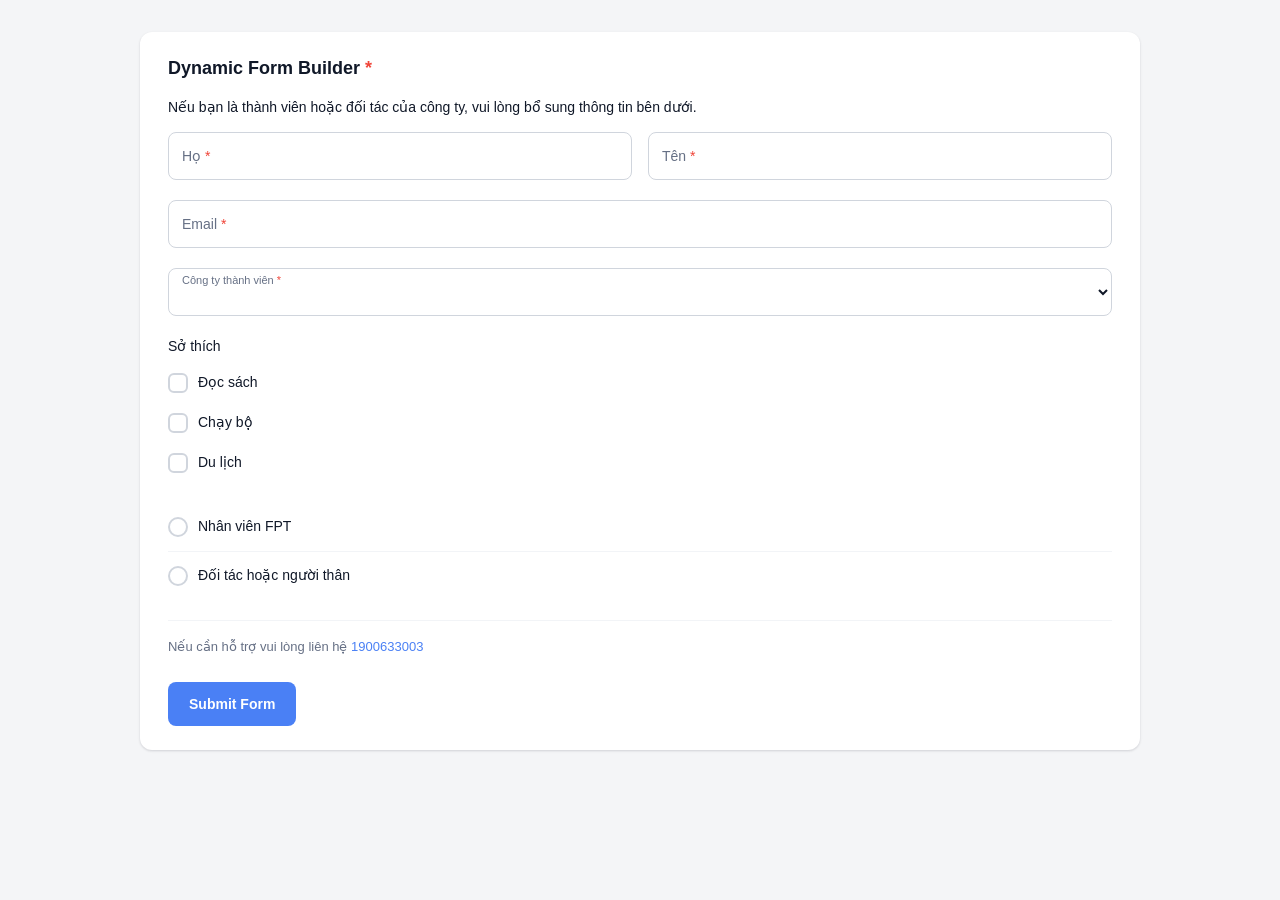
==== example.html @ 6c614e84 "Add initial HTML structure and CSS for Dynamic Form Builder" ====
<!DOCTYPE html>
<html lang="vi">

<head>
    <meta charset="UTF-8" />
    <meta name="viewport" content="width=device-width, initial-scale=1.0" />

    <title>Dynamic Form Builder Plugin</title>

    <!-- jQuery -->
    <script src="https://code.jquery.com/jquery-3.6.0.min.js"></script>

    <!-- Form Renderer -->
    <script src="form-renderer.js"></script>

    <!-- Plugin CSS -->
    <link rel="stylesheet" href="styles.css" />

    <style>
        body {
            margin: 0;
            padding: 32px;
            background: #f4f5f7;
            font-family: Arial, sans-serif;
        }

        .demo-wrapper {
            max-width: 1000px;
            margin: 0 auto;
        }
    </style>
</head>

<body>

    <div class="demo-wrapper">
        <div class="dfb-wrapper">
            <div class="dfb-card">

                <h2 class="dfb-card__title">
                    Dynamic Form Builder
                    <span class="dfb-required">*</span>
                </h2>

                <form id="dynamic-form">
                    <div id="dynamic-form-container"></div>

                    <div style="margin-top: 24px;">
                        <button type="button" id="btn-submit" class="dfb-button">
                            Submit Form
                        </button>
                    </div>
                </form>

            </div>
        </div>
    </div>

    <script>
        /* =========================================================
           MOCK API LOAD OPTIONS
        ========================================================= */
        function loadSelectOptions(sourceId, callback) {

            const sourceMap = {
                company_source: [
                    {
                        value: 'fpt_software',
                        label: 'FPT Software'
                    },
                    {
                        value: 'fpt_telecom',
                        label: 'FPT Telecom'
                    },
                    {
                        value: 'fpt_education',
                        label: 'FPT Education'
                    }
                ],

                relationship_source: [
                    {
                        value: 'partner',
                        label: 'Đối tác'
                    },
                    {
                        value: 'relative',
                        label: 'Người thân'
                    }
                ]
            };

            setTimeout(function () {
                callback(sourceMap[sourceId] || []);
            }, 500);
        }

        /* =========================================================
           SCHEMA
        ========================================================= */
        const schema = [

            {
                variant: 'Text',
                textType: 'p',
                content:
                    'Nếu bạn là thành viên hoặc đối tác của công ty, vui lòng bổ sung thông tin bên dưới.'
            },

            [
                {
                    variant: 'Input',
                    name: 'first_name',
                    label: 'Họ',
                    required: true
                },

                {
                    variant: 'Input',
                    name: 'last_name',
                    label: 'Tên',
                    required: true
                }
            ],

            {
                variant: 'Input',
                name: 'email',
                label: 'Email',
                required: true
            },

            {
                variant: 'Select',
                name: 'company',
                label: 'Công ty thành viên',
                sourceId: 'company_source',
                required: true
            },

            {
                variant: 'Checkbox',
                name: 'hobbies',
                label: 'Sở thích',
                options: [
                    'Đọc sách',
                    'Chạy bộ',
                    'Du lịch'
                ]
            },

            {
                variant: 'Radio',
                name: 'member_type',
                label: 'Thông tin thành viên',
                radioType: 'component',

                radioOptions: [
                    {
                        label: 'Nhân viên FPT',

                        components: [
                            {
                                variant: 'Input',
                                name: 'employee_code',
                                label: 'Mã nhân viên',
                                required: true
                            },

                            {
                                variant: 'Select',
                                name: 'department',
                                label: 'Phòng ban',
                                options: [
                                    'IT',
                                    'Marketing',
                                    'Business'
                                ]
                            }
                        ]
                    },

                    {
                        label: 'Đối tác hoặc người thân',

                        components: [
                            {
                                variant: 'Select',
                                name: 'relationship',
                                label: 'Mối quan hệ',
                                sourceId: 'relationship_source'
                            },

                            {
                                variant: 'Input',
                                name: 'company_name',
                                label: 'Tên công ty'
                            }
                        ]
                    }
                ]
            },

            {
                variant: 'HTML',

                content:
                    'Nếu cần hỗ trợ vui lòng liên hệ <a href="tel:1900633003">1900633003</a>'
            }
        ];

        /* =========================================================
           INIT RENDERER
        ========================================================= */
        const renderer = new FormRenderer({

            container: '#dynamic-form-container',

            data: schema,

            submitBtn: '#btn-submit',

            /* =====================================================
               CUSTOM CLASSES
            ===================================================== */
            classes: {

                formGroup: 'dfb-field',

                formLabel: 'dfb-label',

                formControl: 'dfb-input',

                inputWrapper: null,

                hasError: 'dfb-has-error',

                hasSuccess: '',

                isInvalid: 'dfb-invalid',

                helpText: 'dfb-help',

                requiredMark: 'dfb-required',

                row: 'dfb-row',

                col: function (n) {
                    return 'dfb-col-' + n;
                },

                checkboxWrapper: 'dfb-checkbox-item',

                radioWrapper: 'dfb-radio-item',

                checkboxLabel: 'dfb-checkbox-label',

                radioLabel: 'dfb-radio-label',

                checkboxInput: 'dfb-checkbox-input',

                radioInput: 'dfb-radio-input',

                floatWrap: 'dfb-float-wrap',

                floatFilled: 'dfb-is-filled'
            },

            /* =====================================================
               LOAD DYNAMIC OPTIONS
            ===================================================== */
            loadOptions: function (sourceId, callback) {
                loadSelectOptions(sourceId, callback);
            },

            /* =====================================================
               ON CHANGE
            ===================================================== */
            onChange: function (name, value, component) {

                console.log('FIELD CHANGE');

                console.log({
                    name: name,
                    value: value,
                    component: component
                });
            },

            /* =====================================================
               ON SUBMIT
            ===================================================== */
            onSubmit: function (values) {

                console.log('FORM VALUES');

                console.log(values);

                alert(
                    'Submit thành công.\n\n' +
                    JSON.stringify(values, null, 4)
                );
            }
        });

        /* =========================================================
           RENDER
        ========================================================= */
        renderer.render();

        /* =========================================================
           EXAMPLE SET VALUES
        ========================================================= */
        setTimeout(function () {

            renderer.setValues({

                first_name: 'Nguyễn',

                last_name: 'Văn A',

                email: 'vana@example.com',

                company: 'fpt_software',

                hobbies: [
                    'Đọc sách',
                    'Du lịch'
                ],

                member_type: 'Nhân viên FPT',

                employee_code: 'EMP001',

                department: 'IT'
            });

        }, 1000);

    </script>

</body>

</html>
---- styles.css ----
/* ==========================================================================
   Dynamic Form Builder Plugin CSS
   Namespace: dfb- (dynamic-form-builder)
   ========================================================================== */

/* ===== VARIABLES ===== */
:root {
    --dfb-primary: #4a80f5;
    --dfb-primary-light: rgba(74, 128, 245, 0.12);
    --dfb-border: #d0d5dd;
    --dfb-border-light: #f2f4f7;
    --dfb-text: #101828;
    --dfb-muted: #667085;
    --dfb-error: #f04438;
    --dfb-bg: #ffffff;
    --dfb-radius: 8px;
    --dfb-transition: .15s ease;
    --dfb-shadow:
        0 1px 3px rgba(16, 24, 40, .1),
        0 1px 2px rgba(16, 24, 40, .06);
}

/* ===== RESET ===== */
.dfb-wrapper,
.dfb-wrapper *,
.dfb-wrapper *::before,
.dfb-wrapper *::after {
    box-sizing: border-box;
}

/* ===== ROOT WRAPPER ===== */
.dfb-wrapper {
    width: 100%;
    color: var(--dfb-text);
    font-family:
        -apple-system,
        BlinkMacSystemFont,
        "Segoe UI",
        Roboto,
        "Helvetica Neue",
        Arial,
        sans-serif;
    font-size: 14px;
    line-height: 1.5;
}

/* ===== CARD ===== */
.dfb-card {
    width: 100%;
    background: var(--dfb-bg);
    border-radius: 12px;
    padding: 24px 28px;
    box-shadow: var(--dfb-shadow);
}

.dfb-card__title {
    margin: 0 0 16px;
    font-size: 18px;
    font-weight: 700;
    line-height: 1.4;
    color: var(--dfb-text);
}

/* ===== FIELD ===== */
.dfb-field {
    margin-bottom: 20px;
    width: 100%;
}

/* ===== TEXT COMPONENT ===== */
.dfb-field>p,
.dfb-text {
    margin: 0 0 16px;
    color: var(--dfb-muted);
    font-size: 13px;
    line-height: 1.6;
}

/* ===== LABEL ===== */
.dfb-label {
    display: inline-block;
    margin-bottom: 6px;
    color: var(--dfb-text);
    font-size: 14px;
    font-weight: 500;
    line-height: 1.4;
}

/* ===== FLOATING LABEL WRAPPER ===== */
.dfb-float-wrap {
    position: relative;
    width: 100%;
}

/* ===== INPUT / SELECT / TEXTAREA ===== */
.dfb-input,
.dfb-textarea,
.dfb-select {
    display: block;
    width: 100%;
    border: 1px solid var(--dfb-border);
    border-radius: var(--dfb-radius);
    background: #fff;
    color: var(--dfb-text);
    outline: none;
    transition:
        border-color var(--dfb-transition),
        box-shadow var(--dfb-transition),
        background-color var(--dfb-transition);
    font-size: 14px;
}

/* INPUT + SELECT */
.dfb-input,
.dfb-select {
    height: 48px;
    padding: 18px 14px 6px;
}

/* TEXTAREA */
.dfb-textarea {
    min-height: 120px;
    resize: vertical;
    padding: 18px 14px 10px;
}

/* PLACEHOLDER */
.dfb-input::placeholder,
.dfb-textarea::placeholder {
    color: transparent;
}

/* FOCUS */
.dfb-input:focus,
.dfb-textarea:focus,
.dfb-select:focus {
    border-color: var(--dfb-primary);
    box-shadow: 0 0 0 3px var(--dfb-primary-light);
}

/* DISABLED */
.dfb-input:disabled,
.dfb-textarea:disabled,
.dfb-select:disabled {
    background: #f9fafb;
    color: #98a2b3;
    cursor: not-allowed;
}

/* ===== SELECT ===== */
.dfb-select {
    -webkit-appearance: none;
    appearance: none;
    cursor: pointer;
    padding-right: 40px;

    background-image: url("data:image/svg+xml,%3Csvg xmlns='http://www.w3.org/2000/svg' width='16' height='16' viewBox='0 0 24 24' fill='none' stroke='%23667085' stroke-width='2' stroke-linecap='round' stroke-linejoin='round'%3E%3Cpolyline points='6 9 12 15 18 9'%3E%3C/polyline%3E%3C/svg%3E");
    background-repeat: no-repeat;
    background-position: right 14px center;
    background-size: 16px;
}

/* ===== FLOATING LABEL ===== */
.dfb-float-wrap .dfb-label {
    position: absolute;
    left: 14px;
    top: 50%;
    transform: translateY(-50%);
    margin: 0;
    pointer-events: none;
    white-space: nowrap;

    color: var(--dfb-muted);
    font-size: 14px;
    font-weight: 400;
    line-height: 1;

    transition:
        top var(--dfb-transition),
        transform var(--dfb-transition),
        font-size var(--dfb-transition),
        color var(--dfb-transition);
}

/* INPUT FLOAT */
.dfb-float-wrap .dfb-input:focus~.dfb-label,
.dfb-float-wrap .dfb-input:not(:placeholder-shown)~.dfb-label,
.dfb-float-wrap .dfb-textarea:focus~.dfb-label,
.dfb-float-wrap .dfb-textarea:not(:placeholder-shown)~.dfb-label {
    top: 7px;
    transform: none;
    font-size: 11px;
}

/* INPUT FOCUS COLOR */
.dfb-float-wrap .dfb-input:focus~.dfb-label,
.dfb-float-wrap .dfb-textarea:focus~.dfb-label {
    color: var(--dfb-primary);
}

/* SELECT FLOAT */
.dfb-float-wrap .dfb-select:focus~.dfb-label {
    top: 7px;
    transform: none;
    font-size: 11px;
    color: var(--dfb-primary);
}

/* SELECT FILLED */
.dfb-float-wrap.dfb-is-filled .dfb-label {
    top: 7px;
    transform: none;
    font-size: 11px;
    color: var(--dfb-muted);
}

.dfb-float-wrap.dfb-is-filled .dfb-select:focus~.dfb-label {
    color: var(--dfb-primary);
}

/* ===== HELP TEXT ===== */
.dfb-help {
    margin-top: 4px;
    color: var(--dfb-muted);
    font-size: 12px;
    line-height: 1.5;
}

/* ===== REQUIRED ===== */
.dfb-required {
    color: var(--dfb-error);
}

/* ===== ERROR ===== */
.dfb-has-error .dfb-input,
.dfb-has-error .dfb-textarea,
.dfb-has-error .dfb-select {
    border-color: var(--dfb-error);
}

.dfb-invalid {
    border-color: var(--dfb-error) !important;
    box-shadow: 0 0 0 3px rgba(240, 68, 56, .1) !important;
}

/* ===== ROW ===== */
.dfb-row {
    display: flex;
    flex-wrap: wrap;
    gap: 16px;
}

/* ===== COLUMNS ===== */
.dfb-row>[class*="dfb-col-"] {
    flex: 1;
    min-width: 0;
}

.dfb-col-1 {
    width: 8.333333%;
}

.dfb-col-2 {
    width: 16.666667%;
}

.dfb-col-3 {
    width: 25%;
}

.dfb-col-4 {
    width: 33.333333%;
}

.dfb-col-5 {
    width: 41.666667%;
}

.dfb-col-6 {
    width: 50%;
}

.dfb-col-7 {
    width: 58.333333%;
}

.dfb-col-8 {
    width: 66.666667%;
}

.dfb-col-9 {
    width: 75%;
}

.dfb-col-10 {
    width: 83.333333%;
}

.dfb-col-11 {
    width: 91.666667%;
}

.dfb-col-12 {
    width: 100%;
}

/* ===== RADIO GROUP ===== */
.dfb-field:has(.dfb-radio-item)>.dfb-label {
    display: none;
}

/* ===== RADIO ITEM ===== */
.dfb-radio-item {
    padding: 14px 0;
}

.radio-components+.dfb-radio-item {
    border-top: 1px solid var(--dfb-border-light);
}

/* ===== RADIO LABEL ===== */
.dfb-radio-label {
    display: flex;
    align-items: center;
    gap: 10px;
    cursor: pointer;

    color: var(--dfb-text);
    font-size: 14px;
    font-weight: 500;
    line-height: 1.4;

    user-select: none;
}

/* ===== CUSTOM RADIO ===== */
.dfb-radio-input {
    -webkit-appearance: none;
    appearance: none;

    position: relative;

    width: 20px;
    height: 20px;
    min-width: 20px;
    margin: 0;

    border: 2px solid var(--dfb-border);
    border-radius: 50%;
    background: #fff;

    cursor: pointer;

    transition:
        border-color var(--dfb-transition),
        background-color var(--dfb-transition);
}

.dfb-radio-input:checked {
    border-color: var(--dfb-primary);
    background-color: var(--dfb-primary);
}

.dfb-radio-input:checked::after {
    content: '';

    position: absolute;
    left: 5px;
    top: 2px;

    width: 5px;
    height: 9px;

    border: 2px solid #fff;
    border-left: none;
    border-top: none;

    transform: rotate(45deg);
}

/* ===== CHECKBOX ===== */
.dfb-checkbox-item {
    padding: 10px 0;
}

.dfb-checkbox-label {
    display: flex;
    align-items: center;
    gap: 10px;
    cursor: pointer;

    font-size: 14px;
    line-height: 1.4;
    color: var(--dfb-text);
}

/* ===== CUSTOM CHECKBOX ===== */
.dfb-checkbox-input {
    -webkit-appearance: none;
    appearance: none;

    position: relative;

    width: 20px;
    height: 20px;
    min-width: 20px;

    margin: 0;

    border: 2px solid var(--dfb-border);
    border-radius: 6px;
    background: #fff;

    cursor: pointer;

    transition:
        border-color var(--dfb-transition),
        background-color var(--dfb-transition);
}

.dfb-checkbox-input:checked {
    border-color: var(--dfb-primary);
    background-color: var(--dfb-primary);
}

.dfb-checkbox-input:checked::after {
    content: '';

    position: absolute;
    left: 5px;
    top: 1px;

    width: 5px;
    height: 10px;

    border: 2px solid #fff;
    border-left: none;
    border-top: none;

    transform: rotate(45deg);
}

/* ===== RADIO SUB COMPONENTS ===== */
.radio-components {
    display: grid;
    grid-template-columns: 1fr 1fr;
    gap: 12px;

    padding: 12px 0 4px 30px;
}

.radio-components .dfb-field {
    margin-bottom: 0;
}

/* ===== HTML COMPONENT ===== */
.formrenderer-html,
.dfb-html {
    margin-top: 4px;
    padding-top: 16px;

    border-top: 1px solid var(--dfb-border-light);

    color: var(--dfb-muted);
    font-size: 13px;
    line-height: 1.6;
}

.formrenderer-html a,
.dfb-html a {
    color: var(--dfb-primary);
    text-decoration: none;
}

.formrenderer-html a:hover,
.dfb-html a:hover {
    text-decoration: underline;
}

/* ===== BUTTON ===== */
.dfb-button {
    display: inline-flex;
    align-items: center;
    justify-content: center;

    min-height: 44px;
    padding: 0 20px;

    border: 1px solid transparent;
    border-radius: var(--dfb-radius);

    background: var(--dfb-primary);
    color: #fff;

    font-size: 14px;
    font-weight: 600;

    cursor: pointer;

    transition:
        background-color var(--dfb-transition),
        opacity var(--dfb-transition);
}

.dfb-button:hover {
    opacity: .92;
}

.dfb-button:disabled {
    opacity: .5;
    cursor: not-allowed;
}

/* ===== RESPONSIVE ===== */
@media (max-width: 768px) {
    .dfb-card {
        padding: 20px;
    }

    .dfb-row {
        flex-direction: column;
        gap: 14px;
    }

    .radio-components {
        grid-template-columns: 1fr;
        padding-left: 20px;
    }

    .dfb-col-1,
    .dfb-col-2,
    .dfb-col-3,
    .dfb-col-4,
    .dfb-col-5,
    .dfb-col-6,
    .dfb-col-7,
    .dfb-col-8,
    .dfb-col-9,
    .dfb-col-10,
    .dfb-col-11,
    .dfb-col-12 {
        width: 100%;
    }
}
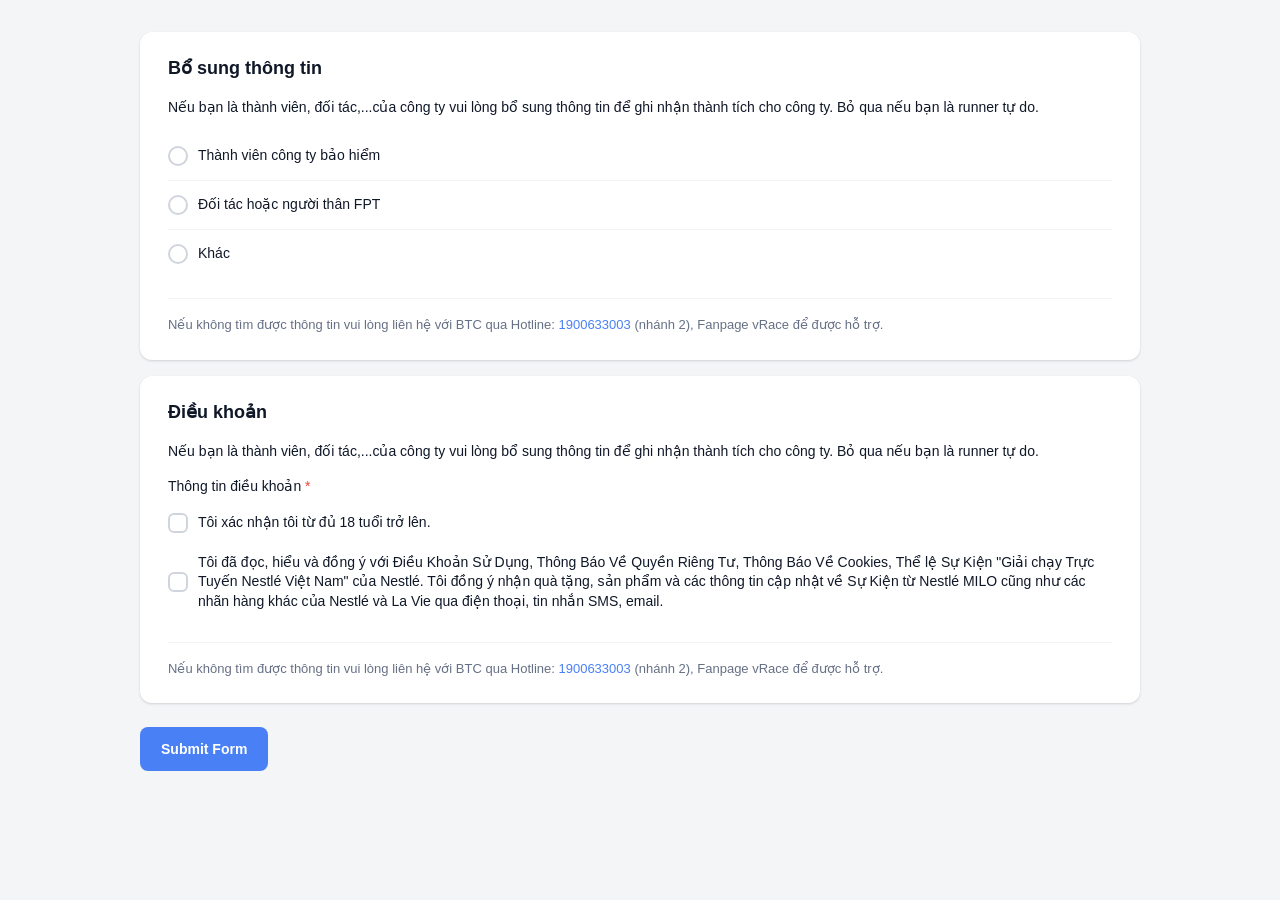
==== commit 793fb85f: "Implement dynamic form structure with box layout and styling enhancements" ====
--- a/example.html
+++ b/example.html
@@ -35,24 +35,17 @@
 
     <div class="demo-wrapper">
         <div class="dfb-wrapper">
-            <div class="dfb-card">
-
-                <h2 class="dfb-card__title">
-                    Dynamic Form Builder
-                    <span class="dfb-required">*</span>
-                </h2>
-
-                <form id="dynamic-form">
-                    <div id="dynamic-form-container"></div>
-
-                    <div style="margin-top: 24px;">
-                        <button type="button" id="btn-submit" class="dfb-button">
-                            Submit Form
-                        </button>
-                    </div>
-                </form>
-
-            </div>
+
+            <form id="dynamic-form">
+                <div id="dynamic-form-container"></div>
+
+                <div style="margin-top: 24px;">
+                    <button type="button" id="btn-submit" class="dfb-button">
+                        Submit Form
+                    </button>
+                </div>
+            </form>
+
         </div>
     </div>
 
@@ -64,29 +57,21 @@
 
             const sourceMap = {
                 company_source: [
-                    {
-                        value: 'fpt_software',
-                        label: 'FPT Software'
-                    },
-                    {
-                        value: 'fpt_telecom',
-                        label: 'FPT Telecom'
-                    },
-                    {
-                        value: 'fpt_education',
-                        label: 'FPT Education'
-                    }
+                    { value: 'fpt_software',   label: 'FPT Software' },
+                    { value: 'fpt_telecom',    label: 'FPT Telecom' },
+                    { value: 'fpt_education',  label: 'FPT Education' }
                 ],
 
                 relationship_source: [
-                    {
-                        value: 'partner',
-                        label: 'Đối tác'
-                    },
-                    {
-                        value: 'relative',
-                        label: 'Người thân'
-                    }
+                    { value: 'partner',  label: 'Đối tác' },
+                    { value: 'relative', label: 'Người thân' }
+                ],
+
+                // sourceId từ schema.json — Công ty thành viên trong nhánh "Đối tác hoặc người thân FPT"
+                pYpgIJ4BzV6vPH2ttDCu: [
+                    { value: 'cty_a', label: 'Công ty A' },
+                    { value: 'cty_b', label: 'Công ty B' },
+                    { value: 'cty_c', label: 'Công ty C' }
                 ]
             };
 
@@ -96,116 +81,142 @@
         }
 
         /* =========================================================
-           SCHEMA
+           SCHEMA — Boxes format (từ schema.json)
         ========================================================= */
         const schema = [
-
             {
-                variant: 'Text',
-                textType: 'p',
-                content:
-                    'Nếu bạn là thành viên hoặc đối tác của công ty, vui lòng bổ sung thông tin bên dưới.'
-            },
-
-            [
-                {
-                    variant: 'Input',
-                    name: 'first_name',
-                    label: 'Họ',
-                    required: true
-                },
-
-                {
-                    variant: 'Input',
-                    name: 'last_name',
-                    label: 'Tên',
-                    required: true
-                }
-            ],
-
-            {
-                variant: 'Input',
-                name: 'email',
-                label: 'Email',
-                required: true
-            },
-
-            {
-                variant: 'Select',
-                name: 'company',
-                label: 'Công ty thành viên',
-                sourceId: 'company_source',
-                required: true
-            },
-
-            {
-                variant: 'Checkbox',
-                name: 'hobbies',
-                label: 'Sở thích',
-                options: [
-                    'Đọc sách',
-                    'Chạy bộ',
-                    'Du lịch'
-                ]
-            },
-
-            {
-                variant: 'Radio',
-                name: 'member_type',
-                label: 'Thông tin thành viên',
-                radioType: 'component',
-
-                radioOptions: [
-                    {
-                        label: 'Nhân viên FPT',
-
-                        components: [
+                id: 'box_1',
+                title: 'Bổ sung thông tin',
+                rows: [
+                    {
+                        id: 'c_1778640964989_4',
+                        variant: 'Text',
+                        label: 'Description',
+                        rowIndex: 0,
+                        content: 'Nếu bạn là thành viên, đối tác,...của công ty vui lòng bổ sung thông tin để ghi nhận thành tích cho công ty. Bỏ qua nếu bạn là runner tự do.',
+                        textType: 'p'
+                    },
+                    {
+                        id: 'c_1778640992275_6',
+                        variant: 'Radio',
+                        label: 'Thông tin thành viên',
+                        rowIndex: 1,
+                        name: 'name_9922750005',
+                        description: '',
+                        required: false,
+                        disabled: false,
+                        checked: false,
+                        radioType: 'component',
+                        radioOptions: [
                             {
-                                variant: 'Input',
-                                name: 'employee_code',
-                                label: 'Mã nhân viên',
-                                required: true
+                                label: 'Thành viên công ty bảo hiểm',
+                                components: [
+                                    {
+                                        id: 'c_1778641031968_8',
+                                        variant: 'Input',
+                                        label: 'Email',
+                                        rowIndex: 0,
+                                        name: 'name_0319680007',
+                                        placeholder: '',
+                                        description: '',
+                                        required: true,
+                                        disabled: false,
+                                        value: ''
+                                    },
+                                    {
+                                        id: 'c_1778641040254_10',
+                                        variant: 'Select',
+                                        label: 'Công ty thành viên',
+                                        rowIndex: 0,
+                                        name: 'name_0402540009',
+                                        placeholder: '',
+                                        description: '',
+                                        required: true,
+                                        disabled: false,
+                                        options: ['Công ty A', 'Công ty B']
+                                    }
+                                ]
                             },
-
                             {
-                                variant: 'Select',
-                                name: 'department',
-                                label: 'Phòng ban',
-                                options: [
-                                    'IT',
-                                    'Marketing',
-                                    'Business'
+                                label: 'Đối tác hoặc người thân FPT',
+                                components: [
+                                    {
+                                        id: 'c_1778641288700_12',
+                                        variant: 'Select',
+                                        label: 'Mối quan hệ',
+                                        rowIndex: 0,
+                                        name: 'name_2887000011',
+                                        placeholder: '',
+                                        description: '',
+                                        required: true,
+                                        disabled: false,
+                                        options: ['Đối tác', 'Người thân']
+                                    },
+                                    {
+                                        id: 'c_1778641290192_14',
+                                        variant: 'Select',
+                                        label: 'Công ty thành viên',
+                                        rowIndex: 0,
+                                        name: 'name_2901920013',
+                                        placeholder: '',
+                                        description: '',
+                                        required: false,
+                                        disabled: false,
+                                        options: ['Option 1'],
+                                        sourceId: 'pYpgIJ4BzV6vPH2ttDCu'
+                                    }
                                 ]
+                            },
+                            {
+                                label: 'Khác',
+                                components: []
                             }
                         ]
                     },
-
-                    {
-                        label: 'Đối tác hoặc người thân',
-
-                        components: [
-                            {
-                                variant: 'Select',
-                                name: 'relationship',
-                                label: 'Mối quan hệ',
-                                sourceId: 'relationship_source'
-                            },
-
-                            {
-                                variant: 'Input',
-                                name: 'company_name',
-                                label: 'Tên công ty'
-                            }
-                        ]
+                    {
+                        id: 'c_1779098552905_2',
+                        variant: 'HTML',
+                        label: 'Footer',
+                        rowIndex: 2,
+                        content: 'Nếu không tìm được thông tin vui lòng liên hệ với BTC qua Hotline: <a href="tel:1900633003">1900633003</a> (nhánh 2), Fanpage vRace để được hỗ trợ.'
                     }
                 ]
             },
-
             {
-                variant: 'HTML',
-
-                content:
-                    'Nếu cần hỗ trợ vui lòng liên hệ <a href="tel:1900633003">1900633003</a>'
+                id: 'box_3',
+                title: 'Điều khoản',
+                rows: [
+                    {
+                        id: 'c_1779263697964_3',
+                        variant: 'Text',
+                        label: 'Mô tả',
+                        rowIndex: 0,
+                        content: 'Nếu bạn là thành viên, đối tác,...của công ty vui lòng bổ sung thông tin để ghi nhận thành tích cho công ty. Bỏ qua nếu bạn là runner tự do.',
+                        textType: 'p'
+                    },
+                    {
+                        id: 'c_1779263720877_5',
+                        variant: 'Checkbox',
+                        label: 'Thông tin điều khoản',
+                        rowIndex: 1,
+                        name: 'name_7208760004',
+                        description: '',
+                        required: true,
+                        disabled: false,
+                        checked: false,
+                        options: [
+                            'Tôi xác nhận tôi từ đủ 18 tuổi trở lên.',
+                            'Tôi đã đọc, hiểu và đồng ý với Điều Khoản Sử Dụng, Thông Báo Về Quyền Riêng Tư, Thông Báo Về Cookies, Thể lệ Sự Kiện "Giải chạy Trực Tuyến Nestlé Việt Nam" của Nestlé. Tôi đồng ý nhận quà tặng, sản phẩm và các thông tin cập nhật về Sự Kiện từ Nestlé MILO cũng như các nhãn hàng khác của Nestlé và La Vie qua điện thoại, tin nhắn SMS, email.'
+                        ]
+                    },
+                    {
+                        id: 'c_1779263782762_7',
+                        variant: 'HTML',
+                        label: 'New HTML',
+                        rowIndex: 2,
+                        content: 'Nếu không tìm được thông tin vui lòng liên hệ với BTC qua Hotline: <a href="tel:1900633003">1900633003</a> (nhánh 2), Fanpage vRace để được hỗ trợ.'
+                    }
+                ]
             }
         ];
 
@@ -263,7 +274,13 @@
 
                 floatWrap: 'dfb-float-wrap',
 
-                floatFilled: 'dfb-is-filled'
+                floatFilled: 'dfb-is-filled',
+
+                boxWrapper: 'dfb-box',
+
+                boxTitle: 'dfb-box__title',
+
+                boxBody: 'dfb-box__body'
             },
 
             /* =====================================================
@@ -314,25 +331,9 @@
         setTimeout(function () {
 
             renderer.setValues({
-
-                first_name: 'Nguyễn',
-
-                last_name: 'Văn A',
-
-                email: 'vana@example.com',
-
-                company: 'fpt_software',
-
-                hobbies: [
-                    'Đọc sách',
-                    'Du lịch'
-                ],
-
-                member_type: 'Nhân viên FPT',
-
-                employee_code: 'EMP001',
-
-                department: 'IT'
+                name_9922750005: 'Thành viên công ty bảo hiểm',
+                name_0319680007: 'test@example.com',
+                name_0402540009: 'Công ty A'
             });
 
         }, 1000);
@@ -341,4 +342,4 @@
 
 </body>
 
-</html>+</html>
--- a/styles.css
+++ b/styles.css
@@ -511,6 +511,28 @@
     cursor: not-allowed;
 }
 
+/* ===== BOX ===== */
+.dfb-box {
+    background: var(--dfb-bg);
+    border-radius: 12px;
+    padding: 24px 28px;
+    box-shadow: var(--dfb-shadow);
+    margin-bottom: 16px;
+}
+
+.dfb-box:last-child {
+    margin-bottom: 0;
+}
+
+/* ===== BOX TITLE ===== */
+.dfb-box__title {
+    margin: 0 0 16px;
+    font-size: 18px;
+    font-weight: 700;
+    line-height: 1.4;
+    color: var(--dfb-text);
+}
+
 /* ===== RESPONSIVE ===== */
 @media (max-width: 768px) {
     .dfb-card {
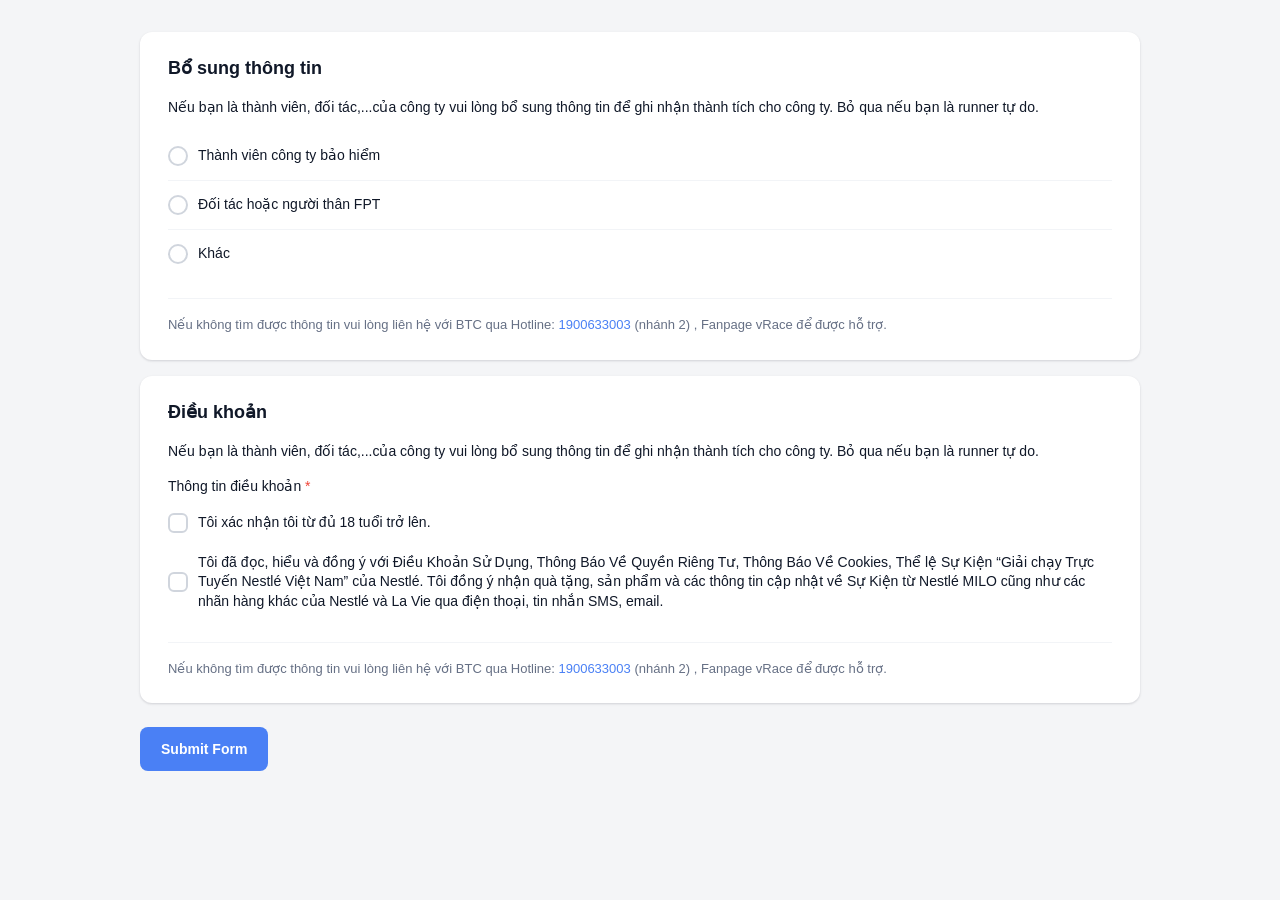
==== commit 0c372646: "Add documentation for development setup and enhance form validation logic" ====
--- a/example.html
+++ b/example.html
@@ -2,344 +2,332 @@
 <html lang="vi">
 
 <head>
-    <meta charset="UTF-8" />
-    <meta name="viewport" content="width=device-width, initial-scale=1.0" />
-
-    <title>Dynamic Form Builder Plugin</title>
-
-    <!-- jQuery -->
-    <script src="https://code.jquery.com/jquery-3.6.0.min.js"></script>
-
-    <!-- Form Renderer -->
-    <script src="form-renderer.js"></script>
-
-    <!-- Plugin CSS -->
-    <link rel="stylesheet" href="styles.css" />
-
-    <style>
-        body {
-            margin: 0;
-            padding: 32px;
-            background: #f4f5f7;
-            font-family: Arial, sans-serif;
-        }
-
-        .demo-wrapper {
-            max-width: 1000px;
-            margin: 0 auto;
-        }
-    </style>
+  <meta charset="UTF-8" />
+  <meta name="viewport" content="width=device-width, initial-scale=1.0" />
+
+  <title>Dynamic Form Builder Plugin</title>
+
+  <!-- jQuery -->
+  <script src="https://code.jquery.com/jquery-3.6.0.min.js"></script>
+
+  <!-- Form Renderer -->
+  <script src="form-renderer.js"></script>
+
+  <!-- Plugin CSS -->
+  <link rel="stylesheet" href="styles.css" />
+
+  <style>
+    body {
+      margin: 0;
+      padding: 32px;
+      background: #f4f5f7;
+      font-family: Arial, sans-serif;
+    }
+
+    .demo-wrapper {
+      max-width: 1000px;
+      margin: 0 auto;
+    }
+  </style>
 </head>
 
 <body>
 
-    <div class="demo-wrapper">
-        <div class="dfb-wrapper">
-
-            <form id="dynamic-form">
-                <div id="dynamic-form-container"></div>
-
-                <div style="margin-top: 24px;">
-                    <button type="button" id="btn-submit" class="dfb-button">
-                        Submit Form
-                    </button>
-                </div>
-            </form>
-
+  <div class="demo-wrapper">
+    <div class="dfb-wrapper">
+
+      <form id="dynamic-form">
+        <div id="dynamic-form-container"></div>
+
+        <div style="margin-top: 24px;">
+          <button type="button" id="btn-submit" class="dfb-button">
+            Submit Form
+          </button>
         </div>
+      </form>
+
     </div>
-
-    <script>
-        /* =========================================================
-           MOCK API LOAD OPTIONS
-        ========================================================= */
-        function loadSelectOptions(sourceId, callback) {
-
-            const sourceMap = {
-                company_source: [
-                    { value: 'fpt_software',   label: 'FPT Software' },
-                    { value: 'fpt_telecom',    label: 'FPT Telecom' },
-                    { value: 'fpt_education',  label: 'FPT Education' }
-                ],
-
-                relationship_source: [
-                    { value: 'partner',  label: 'Đối tác' },
-                    { value: 'relative', label: 'Người thân' }
-                ],
-
-                // sourceId từ schema.json — Công ty thành viên trong nhánh "Đối tác hoặc người thân FPT"
-                pYpgIJ4BzV6vPH2ttDCu: [
-                    { value: 'cty_a', label: 'Công ty A' },
-                    { value: 'cty_b', label: 'Công ty B' },
-                    { value: 'cty_c', label: 'Công ty C' }
+  </div>
+
+  <script>
+    /* =========================================================
+       MOCK API LOAD OPTIONS
+    ========================================================= */
+    function loadSelectOptions(sourceId, callback) {
+
+      const sourceMap = {
+        company_source: [
+          { value: 'fpt_software', label: 'FPT Software' },
+          { value: 'fpt_telecom', label: 'FPT Telecom' },
+          { value: 'fpt_education', label: 'FPT Education' }
+        ],
+
+        relationship_source: [
+          { value: 'partner', label: 'Đối tác' },
+          { value: 'relative', label: 'Người thân' }
+        ],
+
+        // sourceId từ schema.json — Công ty thành viên trong nhánh "Đối tác hoặc người thân FPT"
+        pYpgIJ4BzV6vPH2ttDCu: [
+          { value: 'cty_a', label: 'Công ty A' },
+          { value: 'cty_b', label: 'Công ty B' },
+          { value: 'cty_c', label: 'Công ty C' }
+        ]
+      };
+
+      setTimeout(function () {
+        callback(sourceMap[sourceId] || []);
+      }, 500);
+    }
+
+    /* =========================================================
+       SCHEMA — Boxes format (từ schema.json)
+    ========================================================= */
+    const schema = [
+      {
+        "id": "box_1",
+        "title": "Bổ sung thông tin",
+        "rows": [
+          {
+            "id": "c_1778640964989_4",
+            "variant": "Text",
+            "label": "Description",
+            "rowIndex": 0,
+            "content": "Nếu bạn là thành viên, đối tác,...của công ty vui lòng bổ sung thông tin để ghi nhận thành tích cho công ty. Bỏ qua nếu bạn là runner tự do.",
+            "textType": "p"
+          },
+          {
+            "id": "c_1778640992275_6",
+            "variant": "Radio",
+            "label": "Thông tin thành viên",
+            "rowIndex": 1,
+            "name": "member_type",
+            "description": "",
+            "required": true,
+            "disabled": false,
+            "checked": false,
+            "radioType": "component",
+            "radioOptions": [
+              {
+                "label": "Thành viên công ty bảo hiểm",
+                "value": "1",
+                "components": [
+                  {
+                    "id": "c_1778641031968_8",
+                    "variant": "Input",
+                    "label": "Email",
+                    "rowIndex": 0,
+                    "name": "email",
+                    "placeholder": "",
+                    "description": "",
+                    "required": true,
+                    "disabled": false,
+                    "value": ""
+                  },
+                  {
+                    "id": "c_1778641040254_10",
+                    "variant": "Select",
+                    "label": "Công ty thành viên",
+                    "rowIndex": 0,
+                    "name": "company_type",
+                    "placeholder": "",
+                    "description": "",
+                    "required": true,
+                    "disabled": false,
+                    "options": [
+                      {
+                        "label": "Công ty A",
+                        "value": "cong_ty_a"
+                      },
+                      {
+                        "label": "Công ty B",
+                        "value": "cong_ty_b"
+                      }
+                    ]
+                  }
                 ]
-            };
-
-            setTimeout(function () {
-                callback(sourceMap[sourceId] || []);
-            }, 500);
-        }
-
-        /* =========================================================
-           SCHEMA — Boxes format (từ schema.json)
-        ========================================================= */
-        const schema = [
-            {
-                id: 'box_1',
-                title: 'Bổ sung thông tin',
-                rows: [
-                    {
-                        id: 'c_1778640964989_4',
-                        variant: 'Text',
-                        label: 'Description',
-                        rowIndex: 0,
-                        content: 'Nếu bạn là thành viên, đối tác,...của công ty vui lòng bổ sung thông tin để ghi nhận thành tích cho công ty. Bỏ qua nếu bạn là runner tự do.',
-                        textType: 'p'
-                    },
-                    {
-                        id: 'c_1778640992275_6',
-                        variant: 'Radio',
-                        label: 'Thông tin thành viên',
-                        rowIndex: 1,
-                        name: 'name_9922750005',
-                        description: '',
-                        required: false,
-                        disabled: false,
-                        checked: false,
-                        radioType: 'component',
-                        radioOptions: [
-                            {
-                                label: 'Thành viên công ty bảo hiểm',
-                                components: [
-                                    {
-                                        id: 'c_1778641031968_8',
-                                        variant: 'Input',
-                                        label: 'Email',
-                                        rowIndex: 0,
-                                        name: 'name_0319680007',
-                                        placeholder: '',
-                                        description: '',
-                                        required: true,
-                                        disabled: false,
-                                        value: ''
-                                    },
-                                    {
-                                        id: 'c_1778641040254_10',
-                                        variant: 'Select',
-                                        label: 'Công ty thành viên',
-                                        rowIndex: 0,
-                                        name: 'name_0402540009',
-                                        placeholder: '',
-                                        description: '',
-                                        required: true,
-                                        disabled: false,
-                                        options: ['Công ty A', 'Công ty B']
-                                    }
-                                ]
-                            },
-                            {
-                                label: 'Đối tác hoặc người thân FPT',
-                                components: [
-                                    {
-                                        id: 'c_1778641288700_12',
-                                        variant: 'Select',
-                                        label: 'Mối quan hệ',
-                                        rowIndex: 0,
-                                        name: 'name_2887000011',
-                                        placeholder: '',
-                                        description: '',
-                                        required: true,
-                                        disabled: false,
-                                        options: ['Đối tác', 'Người thân']
-                                    },
-                                    {
-                                        id: 'c_1778641290192_14',
-                                        variant: 'Select',
-                                        label: 'Công ty thành viên',
-                                        rowIndex: 0,
-                                        name: 'name_2901920013',
-                                        placeholder: '',
-                                        description: '',
-                                        required: false,
-                                        disabled: false,
-                                        options: ['Option 1'],
-                                        sourceId: 'pYpgIJ4BzV6vPH2ttDCu'
-                                    }
-                                ]
-                            },
-                            {
-                                label: 'Khác',
-                                components: []
-                            }
-                        ]
-                    },
-                    {
-                        id: 'c_1779098552905_2',
-                        variant: 'HTML',
-                        label: 'Footer',
-                        rowIndex: 2,
-                        content: 'Nếu không tìm được thông tin vui lòng liên hệ với BTC qua Hotline: <a href="tel:1900633003">1900633003</a> (nhánh 2), Fanpage vRace để được hỗ trợ.'
-                    }
+              },
+              {
+                "label": "Đối tác hoặc người thân FPT",
+                "value": "2",
+                "components": [
+                  {
+                    "id": "c_1778641288700_12",
+                    "variant": "Select",
+                    "label": "Mối quan hệ",
+                    "rowIndex": 0,
+                    "name": "relationship_type",
+                    "placeholder": "",
+                    "description": "",
+                    "required": true,
+                    "disabled": false,
+                    "options": [
+                      {
+                        "label": "Đối tác",
+                        "value": "1"
+                      },
+                      {
+                        "label": "Người thân",
+                        "value": "2"
+                      }
+                    ]
+                  },
+                  {
+                    "id": "c_1778641290192_14",
+                    "variant": "Select",
+                    "label": "Công ty thành viên",
+                    "rowIndex": 0,
+                    "name": "company_member",
+                    "placeholder": "",
+                    "description": "",
+                    "required": false,
+                    "disabled": false,
+                    "options": [
+                      {
+                        "label": "Option 1",
+                        "value": "Option 1"
+                      }
+                    ],
+                    "sourceId": "pYpgIJ4BzV6vPH2ttDCu"
+                  }
                 ]
-            },
-            {
-                id: 'box_3',
-                title: 'Điều khoản',
-                rows: [
-                    {
-                        id: 'c_1779263697964_3',
-                        variant: 'Text',
-                        label: 'Mô tả',
-                        rowIndex: 0,
-                        content: 'Nếu bạn là thành viên, đối tác,...của công ty vui lòng bổ sung thông tin để ghi nhận thành tích cho công ty. Bỏ qua nếu bạn là runner tự do.',
-                        textType: 'p'
-                    },
-                    {
-                        id: 'c_1779263720877_5',
-                        variant: 'Checkbox',
-                        label: 'Thông tin điều khoản',
-                        rowIndex: 1,
-                        name: 'name_7208760004',
-                        description: '',
-                        required: true,
-                        disabled: false,
-                        checked: false,
-                        options: [
-                            'Tôi xác nhận tôi từ đủ 18 tuổi trở lên.',
-                            'Tôi đã đọc, hiểu và đồng ý với Điều Khoản Sử Dụng, Thông Báo Về Quyền Riêng Tư, Thông Báo Về Cookies, Thể lệ Sự Kiện "Giải chạy Trực Tuyến Nestlé Việt Nam" của Nestlé. Tôi đồng ý nhận quà tặng, sản phẩm và các thông tin cập nhật về Sự Kiện từ Nestlé MILO cũng như các nhãn hàng khác của Nestlé và La Vie qua điện thoại, tin nhắn SMS, email.'
-                        ]
-                    },
-                    {
-                        id: 'c_1779263782762_7',
-                        variant: 'HTML',
-                        label: 'New HTML',
-                        rowIndex: 2,
-                        content: 'Nếu không tìm được thông tin vui lòng liên hệ với BTC qua Hotline: <a href="tel:1900633003">1900633003</a> (nhánh 2), Fanpage vRace để được hỗ trợ.'
-                    }
-                ]
-            }
-        ];
-
-        /* =========================================================
-           INIT RENDERER
-        ========================================================= */
-        const renderer = new FormRenderer({
-
-            container: '#dynamic-form-container',
-
-            data: schema,
-
-            submitBtn: '#btn-submit',
-
-            /* =====================================================
-               CUSTOM CLASSES
-            ===================================================== */
-            classes: {
-
-                formGroup: 'dfb-field',
-
-                formLabel: 'dfb-label',
-
-                formControl: 'dfb-input',
-
-                inputWrapper: null,
-
-                hasError: 'dfb-has-error',
-
-                hasSuccess: '',
-
-                isInvalid: 'dfb-invalid',
-
-                helpText: 'dfb-help',
-
-                requiredMark: 'dfb-required',
-
-                row: 'dfb-row',
-
-                col: function (n) {
-                    return 'dfb-col-' + n;
-                },
-
-                checkboxWrapper: 'dfb-checkbox-item',
-
-                radioWrapper: 'dfb-radio-item',
-
-                checkboxLabel: 'dfb-checkbox-label',
-
-                radioLabel: 'dfb-radio-label',
-
-                checkboxInput: 'dfb-checkbox-input',
-
-                radioInput: 'dfb-radio-input',
-
-                floatWrap: 'dfb-float-wrap',
-
-                floatFilled: 'dfb-is-filled',
-
-                boxWrapper: 'dfb-box',
-
-                boxTitle: 'dfb-box__title',
-
-                boxBody: 'dfb-box__body'
-            },
-
-            /* =====================================================
-               LOAD DYNAMIC OPTIONS
-            ===================================================== */
-            loadOptions: function (sourceId, callback) {
-                loadSelectOptions(sourceId, callback);
-            },
-
-            /* =====================================================
-               ON CHANGE
-            ===================================================== */
-            onChange: function (name, value, component) {
-
-                console.log('FIELD CHANGE');
-
-                console.log({
-                    name: name,
-                    value: value,
-                    component: component
-                });
-            },
-
-            /* =====================================================
-               ON SUBMIT
-            ===================================================== */
-            onSubmit: function (values) {
-
-                console.log('FORM VALUES');
-
-                console.log(values);
-
-                alert(
-                    'Submit thành công.\n\n' +
-                    JSON.stringify(values, null, 4)
-                );
-            }
+              },
+              {
+                "label": "Khác",
+                "value": "3",
+                "components": []
+              }
+            ]
+          },
+          {
+            "id": "c_1779098552905_2",
+            "variant": "HTML",
+            "label": "Footer",
+            "rowIndex": 2,
+            "content": "Nếu không tìm được thông tin vui lòng liên hệ với BTC qua Hotline: <a class=\"color-link\" href=\"tel:1900633003:2\">1900633003</a> &lpar;nhánh 2&rpar; , Fanpage vRace để được hỗ trợ."
+          }
+        ]
+      },
+      {
+        "id": "box_3",
+        "title": "Điều khoản",
+        "rows": [
+          {
+            "id": "c_1779263697964_3",
+            "variant": "Text",
+            "label": "Mô tả",
+            "rowIndex": 0,
+            "content": "Nếu bạn là thành viên, đối tác,...của công ty vui lòng bổ sung thông tin để ghi nhận thành tích cho công ty. Bỏ qua nếu bạn là runner tự do.",
+            "textType": "p"
+          },
+          {
+            "id": "c_1779263720877_5",
+            "variant": "Checkbox",
+            "label": "Thông tin điều khoản",
+            "rowIndex": 1,
+            "name": "policy_ids",
+            "description": "",
+            "required": true,
+            "disabled": false,
+            "checked": false,
+            "options": [
+              {
+                "label": "Tôi xác nhận tôi từ đủ 18 tuổi trở lên.",
+                "value": "1"
+              },
+              {
+                "label": "Tôi đã đọc, hiểu và đồng ý với Điều Khoản Sử Dụng, Thông Báo Về Quyền Riêng Tư, Thông Báo Về Cookies, Thể lệ Sự Kiện “Giải chạy Trực Tuyến Nestlé Việt Nam” của Nestlé. Tôi đồng ý nhận quà tặng, sản phẩm và các thông tin cập nhật về Sự Kiện từ Nestlé MILO cũng như các nhãn hàng khác của Nestlé và La Vie qua điện thoại, tin nhắn SMS, email.",
+                "value": "2"
+              }
+            ]
+          },
+          {
+            "id": "c_1779263782762_7",
+            "variant": "HTML",
+            "label": "New HTML",
+            "rowIndex": 2,
+            "content": "Nếu không tìm được thông tin vui lòng liên hệ với BTC qua Hotline: <a class=\"color-link\" href=\"tel:1900633003:2\">1900633003</a> &lpar;nhánh 2&rpar; , Fanpage vRace để được hỗ trợ."
+          }
+        ]
+      }
+    ];
+
+    /* =========================================================
+       INIT RENDERER
+    ========================================================= */
+    const renderer = new FormRenderer({
+      container: '#dynamic-form-container',
+      data: schema,
+      submitBtn: '#btn-submit',
+
+      /* =====================================================
+         CUSTOM CLASSES
+      ===================================================== */
+      classes: {
+        formGroup: 'dfb-field',
+        formLabel: 'dfb-label',
+        formControl: 'dfb-input',
+        inputWrapper: null,
+        hasError: 'dfb-has-error',
+        hasSuccess: '',
+        isInvalid: 'dfb-invalid',
+        helpText: 'dfb-help',
+        requiredMark: 'dfb-required',
+        row: 'dfb-row',
+        col: function (n) {
+          return 'dfb-col-' + n;
+        },
+        checkboxWrapper: 'dfb-checkbox-item',
+        radioWrapper: 'dfb-radio-item',
+        checkboxLabel: 'dfb-checkbox-label',
+        radioLabel: 'dfb-radio-label',
+        checkboxInput: 'dfb-checkbox-input',
+        radioInput: 'dfb-radio-input',
+        floatWrap: 'dfb-float-wrap',
+        floatFilled: 'dfb-is-filled',
+        boxWrapper: 'dfb-box',
+        boxTitle: 'dfb-box__title',
+        boxBody: 'dfb-box__body'
+      },
+
+      /* =====================================================
+         LOAD DYNAMIC OPTIONS
+      ===================================================== */
+      loadOptions: function (sourceId, callback) {
+        loadSelectOptions(sourceId, callback);
+      },
+
+      /* =====================================================
+         ON CHANGE
+      ===================================================== */
+      onChange: function (name, value, component) {
+        console.log('FIELD CHANGE');
+        console.log({
+          name: name,
+          value: value,
+          component: component
         });
-
-        /* =========================================================
-           RENDER
-        ========================================================= */
-        renderer.render();
-
-        /* =========================================================
-           EXAMPLE SET VALUES
-        ========================================================= */
-        setTimeout(function () {
-
-            renderer.setValues({
-                name_9922750005: 'Thành viên công ty bảo hiểm',
-                name_0319680007: 'test@example.com',
-                name_0402540009: 'Công ty A'
-            });
-
-        }, 1000);
-
-    </script>
+      },
+
+      /* =====================================================
+         ON SUBMIT
+      ===================================================== */
+      onSubmit: function (values) {
+        console.log('FORM VALUES');
+        console.log(values);
+        alert(
+          'Submit thành công.\n\n' +
+          JSON.stringify(values, null, 4)
+        );
+      }
+    });
+
+    /* =========================================================
+       RENDER
+    ========================================================= */
+    renderer.render();
+  </script>
 
 </body>
 
-</html>
+</html>
--- a/styles.css
+++ b/styles.css
@@ -243,6 +243,12 @@
     box-shadow: 0 0 0 3px rgba(240, 68, 56, .1) !important;
 }
 
+.dfb-radio-input.dfb-invalid,
+.dfb-checkbox-input.dfb-invalid {
+    border-color: var(--dfb-error) !important;
+    box-shadow: 0 0 0 3px rgba(240, 68, 56, .1) !important;
+}
+
 /* ===== ROW ===== */
 .dfb-row {
     display: flex;
